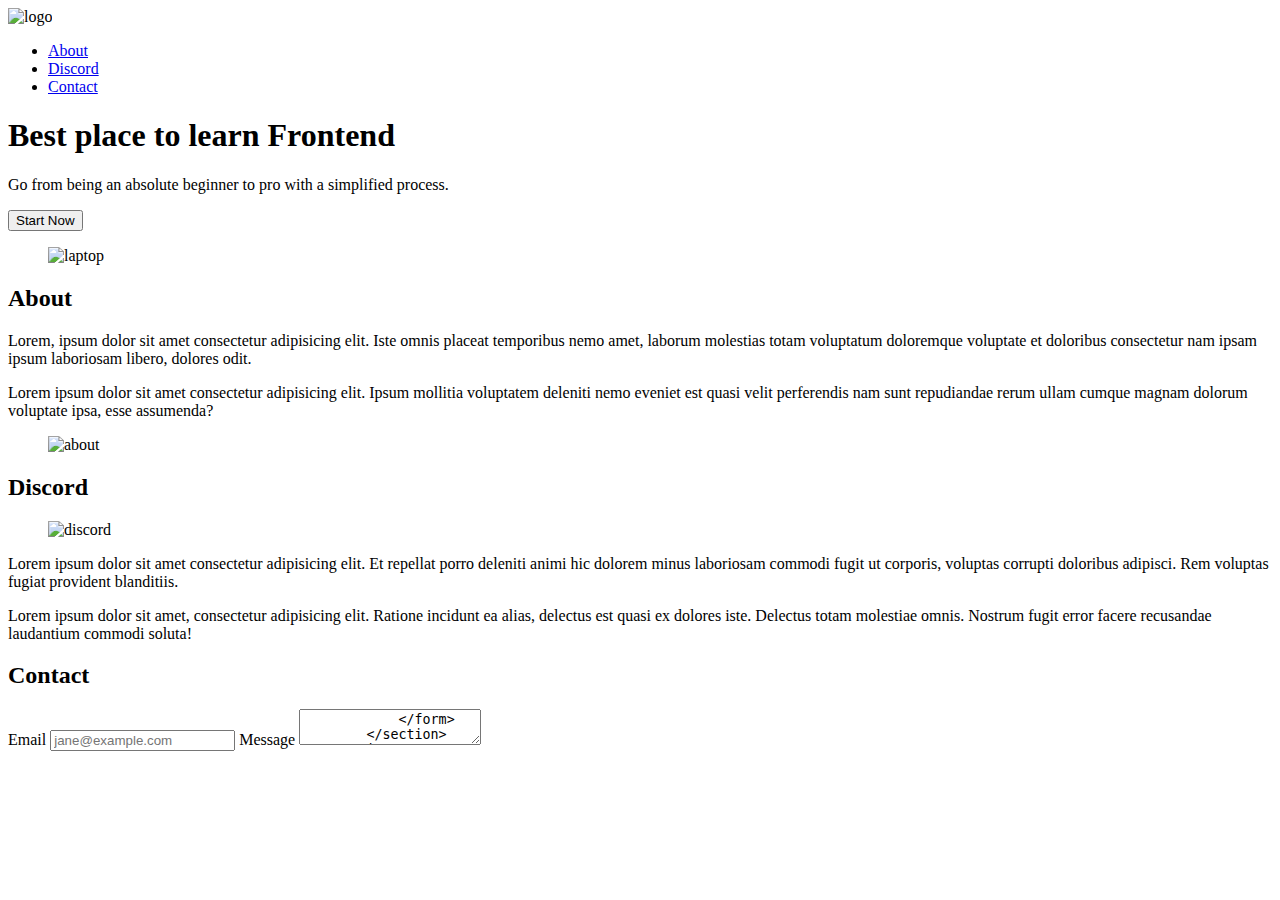
==== htmltutorial/index.html @ 722ab119 "css" ====
<!DOCTYPE html>
<html lang="en">
<head>
    <meta charset="UTF-8">
    <meta http-equiv="X-UA-Compatible" content="IE=edge">
    <meta name="viewport" content="width=device-width, initial-scale=1.0">
    <title>Document</title> 
    <link rel="stylesheet" href="./style.css">
</head>
<body>
    <section>
        <nav>
            <img src="./assets/FES.svg" class="logo" alt="logo">
            <ul>
                <li><a href="#about">About</a></li>
                <li><a href="#discord">Discord</a></li>
                <li><a href="#contact">Contact</a></li>
            </ul>
        </nav>
        <header>
            <div class="row">
            <div>
                <h1>Best place to learn Frontend</h1>
                <p class="subheader">Go from being an absolute beginner to pro with a simplified process.</p>
                <button>Start Now</button>
            </div>
            <figure><img src="assets/laptop.png" alt="laptop"> </figure>
            </div>
        </header>
    </section>

    <main>
        <section id="about">
            <h2>About</h2>
            <div class="section__description">
                <div class="section__description--wrapper">
                    <p>Lorem, ipsum dolor sit amet consectetur adipisicing elit. Iste omnis placeat temporibus nemo amet, laborum molestias totam voluptatum doloremque voluptate et doloribus consectetur nam ipsam ipsum laboriosam libero, dolores odit.</p>
                    <p>Lorem ipsum dolor sit amet consectetur adipisicing elit. Ipsum mollitia voluptatem deleniti nemo eveniet est quasi velit perferendis nam sunt repudiandae rerum ullam cumque magnam dolorum voluptate ipsa, esse assumenda?</p>
                </div>
                <figure><img src="./assets/about.jpg" class="about__img--wrapper" alt="about"></figure>
        </div>
        </section>
        <section id="discord">
            <h2>Discord</h2>
            <figure><img src="./assets/discord.png" alt="discord"></figure>
            <div>
                <p>Lorem ipsum dolor sit amet consectetur adipisicing elit. Et repellat porro deleniti animi hic dolorem minus laboriosam commodi fugit ut corporis, voluptas corrupti doloribus adipisci. Rem voluptas fugiat provident blanditiis.</p>
                <p>Lorem ipsum dolor sit amet, consectetur adipisicing elit. Ratione incidunt ea alias, delectus est quasi ex dolores iste. Delectus totam molestiae omnis. Nostrum fugit error facere recusandae laudantium commodi soluta!</p>
            </div>
        </section>
        <section id="contact">
            <h2>Contact</h2>
            <form action="">
                <label="email">Email</label>
                <input type="text" placeholder="jane@example.com">
                <label="message">Message</label>
                <textarea type="text" placeholder="Nice website, lets connect!">
            </form>
        </section>
    </main>
    
    <footer>
        <img src="./assets/FES.svg" alt="logo">
        <div>
            <a href="#about">About</a>
            <a href="#about">Discord</a>
            <a href="#about">Contact</a>
            <a href="#about">Courses</a>
        </div>
        <p>Copyright</p>
    </footer>
</body>
</html>
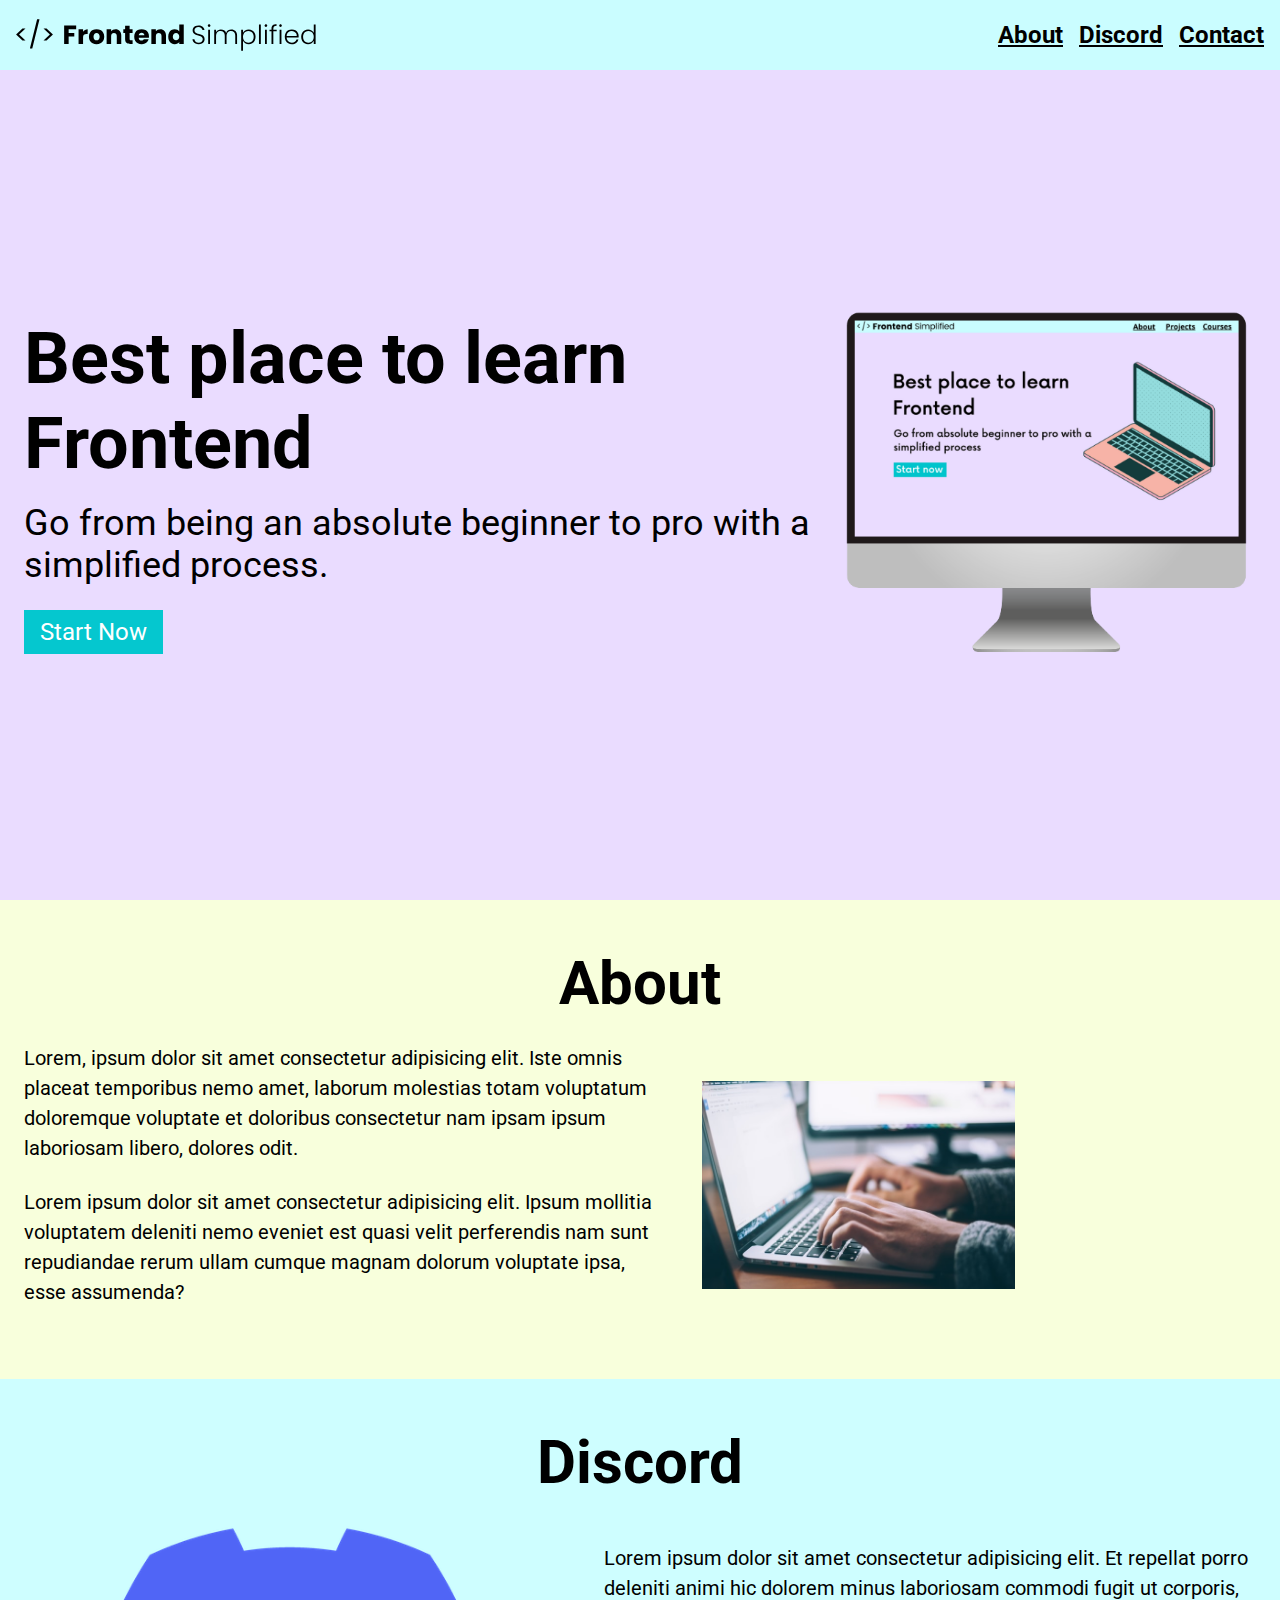
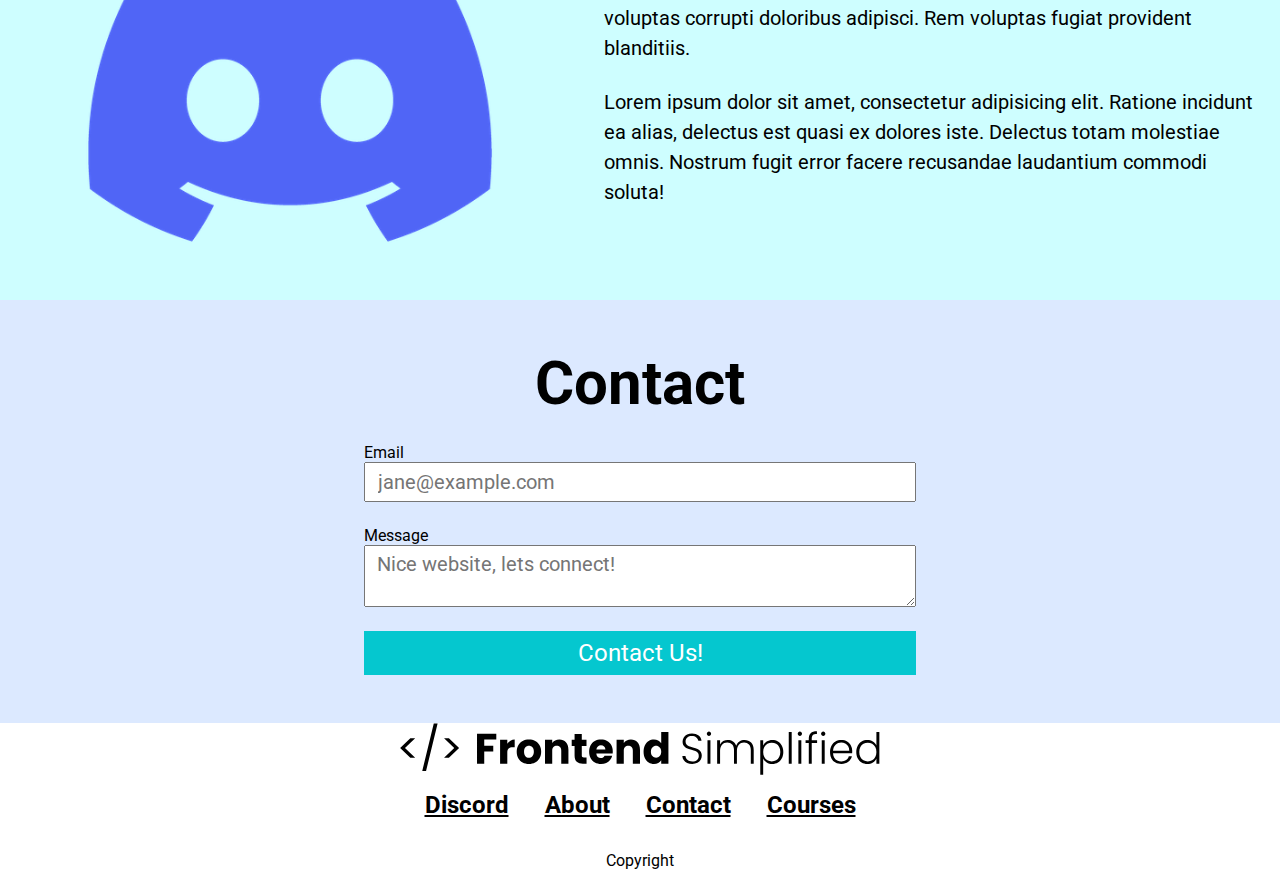
==== commit dbf159a7: "styles" ====
--- a/htmltutorial/index.html
+++ b/htmltutorial/index.html
@@ -19,10 +19,10 @@
         </nav>
         <header>
             <div class="row">
-            <div>
+            <div class="home__description">
                 <h1>Best place to learn Frontend</h1>
                 <p class="subheader">Go from being an absolute beginner to pro with a simplified process.</p>
-                <button>Start Now</button>
+                <button class="home__description--button">Start Now</button>
             </div>
             <figure><img src="assets/laptop.png" alt="laptop"> </figure>
             </div>
@@ -32,40 +32,49 @@
     <main>
         <section id="about">
             <h2>About</h2>
+            <div class="row">
             <div class="section__description">
                 <div class="section__description--wrapper">
-                    <p>Lorem, ipsum dolor sit amet consectetur adipisicing elit. Iste omnis placeat temporibus nemo amet, laborum molestias totam voluptatum doloremque voluptate et doloribus consectetur nam ipsam ipsum laboriosam libero, dolores odit.</p>
-                    <p>Lorem ipsum dolor sit amet consectetur adipisicing elit. Ipsum mollitia voluptatem deleniti nemo eveniet est quasi velit perferendis nam sunt repudiandae rerum ullam cumque magnam dolorum voluptate ipsa, esse assumenda?</p>
+                    <p class="section__description--para">Lorem, ipsum dolor sit amet consectetur adipisicing elit. Iste omnis placeat temporibus nemo amet, laborum molestias totam voluptatum doloremque voluptate et doloribus consectetur nam ipsam ipsum laboriosam libero, dolores odit.</p>
+                    <p class="section__description--para">Lorem ipsum dolor sit amet consectetur adipisicing elit. Ipsum mollitia voluptatem deleniti nemo eveniet est quasi velit perferendis nam sunt repudiandae rerum ullam cumque magnam dolorum voluptate ipsa, esse assumenda?</p>
                 </div>
                 <figure><img src="./assets/about.jpg" class="about__img--wrapper" alt="about"></figure>
-        </div>
+            </div>
+         </div>
         </section>
         <section id="discord">
             <h2>Discord</h2>
-            <figure><img src="./assets/discord.png" alt="discord"></figure>
-            <div>
-                <p>Lorem ipsum dolor sit amet consectetur adipisicing elit. Et repellat porro deleniti animi hic dolorem minus laboriosam commodi fugit ut corporis, voluptas corrupti doloribus adipisci. Rem voluptas fugiat provident blanditiis.</p>
-                <p>Lorem ipsum dolor sit amet, consectetur adipisicing elit. Ratione incidunt ea alias, delectus est quasi ex dolores iste. Delectus totam molestiae omnis. Nostrum fugit error facere recusandae laudantium commodi soluta!</p>
+            <div class="row">
+                <div class="section__description">
+                <figure><img src="./assets/discord.png" alt="discord"></figure>
+                <div class="section__description--wrapper">                
+                    <p class="section__description--para">Lorem ipsum dolor sit amet consectetur adipisicing elit. Et repellat porro deleniti animi hic dolorem minus laboriosam commodi fugit ut corporis, voluptas corrupti doloribus adipisci. Rem voluptas fugiat provident blanditiis.</p>
+                    <p class="section__description--para">Lorem ipsum dolor sit amet, consectetur adipisicing elit. Ratione incidunt ea alias, delectus est quasi ex dolores iste. Delectus totam molestiae omnis. Nostrum fugit error facere recusandae laudantium commodi soluta!</p>
+                </div>
+                </div>
             </div>
         </section>
         <section id="contact">
-            <h2>Contact</h2>
-            <form action="">
-                <label="email">Email</label>
-                <input type="text" placeholder="jane@example.com">
-                <label="message">Message</label>
-                <textarea type="text" placeholder="Nice website, lets connect!">
-            </form>
+            <div class="row"></div>
+                <h2>Contact</h2>
+                <form action="">
+                <span>Email</span>                
+                <input type="email" placeholder="jane@example.com">
+                    <span>Message</span>
+                    <textarea type="text" placeholder="Nice website, lets connect!"></textarea>
+                    <button>Contact Us!</button>
+                </form>
+            </div>
         </section>
     </main>
     
     <footer>
-        <img src="./assets/FES.svg" alt="logo">
-        <div>
-            <a href="#about">About</a>
-            <a href="#about">Discord</a>
-            <a href="#about">Contact</a>
-            <a href="#about">Courses</a>
+        <img class="footer__logo" src="./assets/FES.svg" alt="logo">
+        <div class="footer__links">
+            <a class="footer__link" href="#discord">Discord</a>
+            <a class="footer__link" href="#about">About</a>
+            <a class="footer__link" href="#contact">Contact</a>
+            <a class="footer__link" href="#courses">Courses</a>
         </div>
         <p>Copyright</p>
     </footer>
--- a/htmltutorial/style.css
+++ b/htmltutorial/style.css
@@ -0,0 +1,247 @@
+@import url('https://fonts.googleapis.com/css2?family=Roboto:wght@300;400;700&display=swap');
+
+
+* {
+    padding: 0;
+    margin: 0;
+    box-sizing: border-box;
+    font-family: 'Roboto', sans-serif;
+}
+
+nav {
+    height: 70px;
+    display: flex;
+    justify-content: space-between;
+    align-items: center;
+    padding: 0 16px;
+    background-color: #cafdff;
+}
+
+header {
+    background-color: #eadcff;
+    height: calc(100vh - 70px);
+    padding: 24px;
+    display: flex;
+    align-items: center;
+    justify-content: center;    
+}
+
+h1 {
+    font-size: 72px;
+}
+
+.subheader {
+    font-size: 36px;
+    margin: 16px 0 24px 0;
+}
+
+button {
+    background-color: #05c7cf;
+    color: white;
+    border: none;
+    padding: 8px 16px;
+    font-size: 24px;
+}
+
+a {
+    color: #000;
+    font-size: 24px;
+    font-weight: bold;
+}
+
+.logo {
+    width: 300px;
+}
+
+ul {
+    display: flex;
+}
+
+li {
+    list-style-type: none;
+    padding-left: 16px;
+}
+
+.row {
+    width: 100%;
+    max-width: 1300px;
+    margin: 0 auto;
+    display: flex;
+    align-items: center;
+    justify-content: center;
+}
+
+#about,
+#discord,
+#contact,
+#footer {
+    padding: 48px 0;
+}
+
+/*  
+
+ABOUT 
+
+*/
+
+#about {
+background-color: #f8ffdc;
+}
+
+h2 {
+    font-size: 60px;
+    text-align: center;
+    margin-bottom: 24px;
+}
+
+.section__description {
+    display: flex;
+    justify-content: center;
+    align-items: center;
+}
+
+.about__img--wrapper {
+    width: 60%;
+    padding: 0 24px;
+}
+
+img {
+    width: 100%;
+}
+
+.section__description--wrapper {
+    width: 60%;
+    padding: 0 24px;
+}
+
+.section__description--para {
+    font-size: 20px;
+    line-height: 1.5;
+    margin-bottom: 24px;
+}
+
+/*  
+
+DISCORD 
+
+*/
+
+#discord {
+    background-color: #cefeff;
+}
+
+/*  
+
+CONTACT 
+
+*/
+
+#contact {
+    background-color: #dce9ff;
+}
+
+form {
+    width: 100%;
+    max-width: 600px;
+    display: flex;
+    flex-direction: column;
+    margin: 0 auto;
+    padding: 0 24px;
+}
+
+input, textarea {
+    margin-bottom: 24px;
+    font-size: 20px;
+    padding: 6px 12px;
+}
+
+/*  
+
+FOOTER 
+
+*/
+
+footer {
+    border-color: #aaf5ff;
+    display: flex;
+    flex-direction: column;
+    align-items: center;
+
+}
+
+.footer__logo {
+    max-width: 480px;
+    margin-bottom: 16px;
+}
+
+.footer__links {
+    margin-bottom: 32px;
+}
+
+.footer__link {
+    padding: 0 16px;
+}
+
+/*  SMALL PHONES, TABLETS, LARGE SMARTPHONES */
+
+@media (max-width: 728px) {
+    .row {
+        flex-direction: column;
+    }
+
+    .home__description {
+        margin-bottom: 24px;
+        display: flex;
+        flex-direction: column;
+        align-items: center;
+    }
+
+    .home__description--button {
+        min-width: 240px;
+    }
+
+    h1 {
+        text-align: center;
+        font-size: 60px;
+    }
+
+    .subheader {
+        text-align: center;
+        font-size: 28px;
+    }
+
+    ul {
+        display: none;
+    }
+
+    .section__description {
+        flex-direction: column;
+    }
+
+    .section__description--wrapper {
+        width: 100%;
+    }
+
+    .about__img--wrapper {
+        width: 100%;
+    }
+
+    #discord .section__description {
+        flex-direction: column-reverse;
+    }
+
+    footer {
+        padding: 48px 24px;
+    }
+
+    .footer__logo {
+        max-width: 360px;
+    }
+
+    .footer__link {
+        padding: 0 4px;
+        font-size: 18px;
+    }
+
+
+}